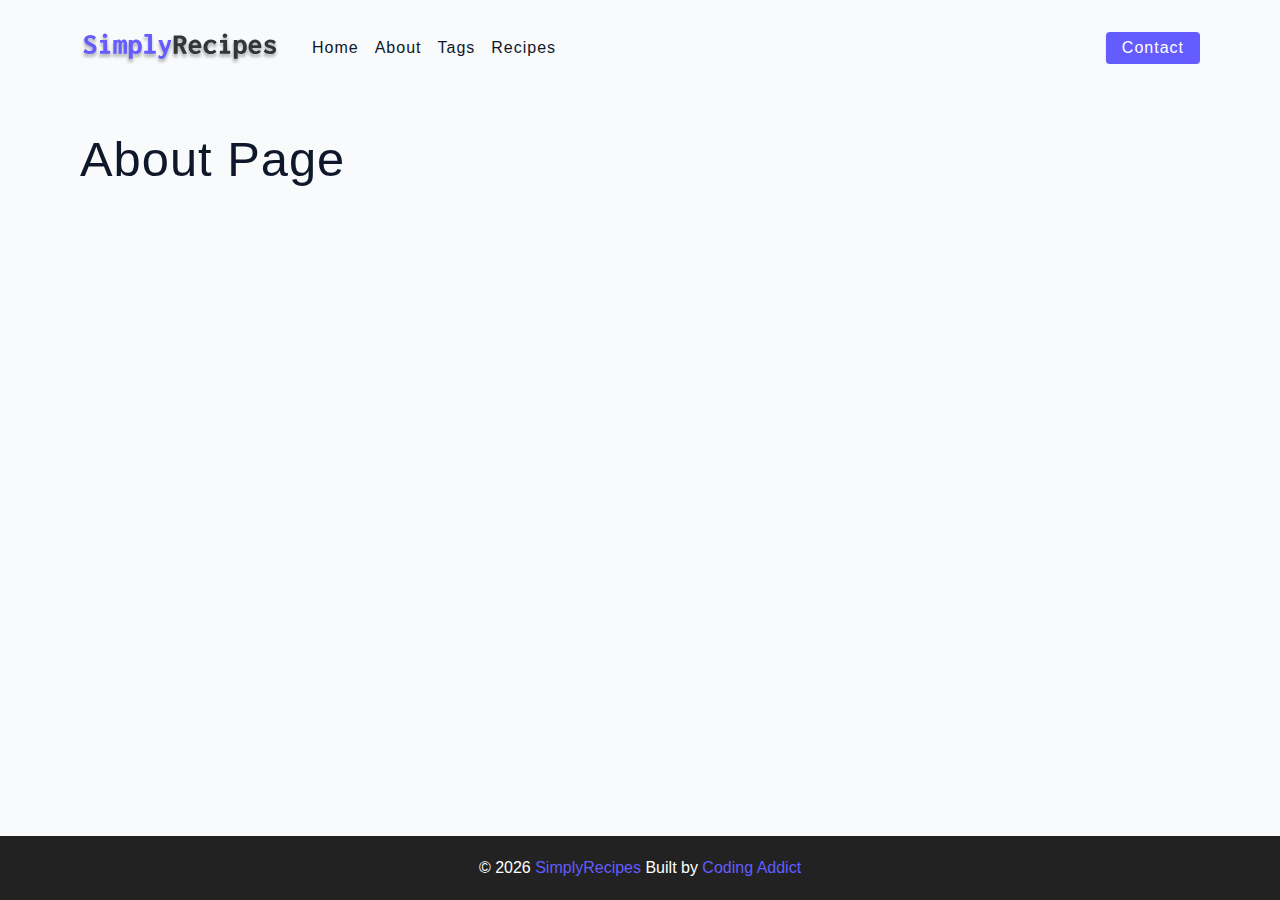
==== about.html @ aae0bec7 "i create a website recipes, using html, css and js" ====
<!DOCTYPE html>
<html lang="en">
  <head>
    <meta charset="UTF-8">
    <meta http-equiv="X-UA-Compatible" content="IE=edge">
    <meta name="viewport" content="width=device-width, initial-scale=1.0">
    <title>About</title>
    <link rel="shortcut icon" href="/img/favicon.ico" type="image/x-icon">
    <link rel="stylesheet" href="/css/normalize.css">
    <link rel="stylesheet" href="https://cdnjs.cloudflare.com/ajax/libs/font-awesome/5.14.0/css/all.min.css">
    <link rel="stylesheet" href="/css/style.css">
  </head>
  <body>
    <nav class="navbar">
      <div class="nav-center">
        <div class="nav-header">
          <a href="/index.html" class="nav-logo">
            <img src="/img/logo.svg" alt="simply recipes">
          </a>
          <button type="button" class="btn nav-btn">
            <i class="fas fa-alighn-justify"></i>
          </button>
        </div>
        <div class="nav-links">
          <a href="/index.html" class="nav-link">Home</a>
          <a href="/about.html" class="nav-link">About</a>
          <a href="/tags.html" class="nav-link">Tags</a>
          <a href="/recipes.html" class="nav-link">Recipes</a>
          <div class="nav-link contact-link">
            <a href="/contact.html" class="btn">Contact</a>
          </div>
        </div>
      </div>
    </nav>
    <main class="page">
      <h1>About Page</h1>
    </main>
    <footer class="page-footer">
      <p>
        &copy; <span id="date"></span>
        <span class="footer-logo">SimplyRecipes</span>
        Built by <a href="https://www.johnsmilga.com/">Coding Addict</a>
      </p>
    </footer>
    <script src="/js/script.js"></script>
  </body>
</html>
---- css/style.css ----
*,
::after,
::before {
  box-sizing: border-box;
}
/* fonts */

@import url('https://fonts.googleapis.com/css2?family=Roboto:wght@400;500;600&family=Montserrat&display=swap');
html {
  font-size: 100%;
} /*16px*/

:root {
  /* colors */
  --primary-100: #e2e0ff;
  --primary-200: #c1beff;
  --primary-300: #a29dff;
  --primary-400: #837dff;
  --primary-500: #645cff;
  --primary-600: #504acc;
  --primary-700: #3c3799;
  --primary-800: #282566;
  --primary-900: #141233;

  /* grey */
  --grey-50: #f8fafc;
  --grey-100: #f1f5f9;
  --grey-200: #e2e8f0;
  --grey-300: #cbd5e1;
  --grey-400: #94a3b8;
  --grey-500: #64748b;
  --grey-600: #475569;
  --grey-700: #334155;
  --grey-800: #1e293b;
  --grey-900: #0f172a;
  /* rest of the colors */
  --black: #222;
  --white: #fff;
  --red-light: #f8d7da;
  --red-dark: #842029;
  --green-light: #d1e7dd;
  --green-dark: #0f5132;

  /* fonts  */
  --headingFont: 'Roboto', sans-serif;
  --bodyFont: 'Nunito', sans-serif;
  --smallText: 0.7em;
  /* rest of the vars */
  --backgroundColor: var(--grey-50);
  --textColor: var(--grey-900);
  --borderRadius: 0.25rem;
  --letterSpacing: 1px;
  --transition: 0.3s ease-in-out all;
  --max-width: 1120px;
  --fixed-width: 600px;

  /* box shadow*/
  --shadow-1: 0 1px 3px 0 rgba(0, 0, 0, 0.1), 0 1px 2px 0 rgba(0, 0, 0, 0.06);
  --shadow-2: 0 4px 6px -1px rgba(0, 0, 0, 0.1),
    0 2px 4px -1px rgba(0, 0, 0, 0.06);
  --shadow-3: 0 10px 15px -3px rgba(0, 0, 0, 0.1),
    0 4px 6px -2px rgba(0, 0, 0, 0.05);
  --shadow-4: 0 20px 25px -5px rgba(0, 0, 0, 0.1),
    0 10px 10px -5px rgba(0, 0, 0, 0.04);
}

body {
  background: var(--backgroundColor);
  font-family: var(--bodyFont);
  font-weight: 400;
  line-height: 1.75;
  color: var(--textColor);
}

p {
  margin-top: 0;
  margin-bottom: 1.5rem;
  max-width: 40em;
}

h1,
h2,
h3,
h4,
h5 {
  margin: 0;
  margin-bottom: 1.38rem;
  font-family: var(--headingFont);
  font-weight: 400;
  line-height: 1.3;
  text-transform: capitalize;
  letter-spacing: var(--letterSpacing);
}

h1 {
  margin-top: 0;
  font-size: 3.052rem;
}

h2 {
  font-size: 2.441rem;
}

h3 {
  font-size: 1.953rem;
}

h4 {
  font-size: 1.563rem;
}

h5 {
  font-size: 1.25rem;
}

small,
.text-small {
  font-size: var(--smallText);
}

a {
  text-decoration: none;
}
ul {
  list-style-type: none;
  padding: 0;
}

.img {
  width: 100%;
  display: block;
  object-fit: cover;
}

/* buttons */
.btn {
  cursor: pointer;
  color: var(--white);
  background: var(--primary-500);
  border: transparent;
  border-radius: var(--borderRadius);
  letter-spacing: var(--letterSpacing);
  padding: 0.375rem 0.75rem;
  box-shadow: var(--shadow-1);
  transition: var(--transtion);
  text-transform: capitalize;
  display: inline-block;
}

.btn:hover {
  background: var(--primary-700);
  box-shadow: var(--shadow-3);
}

.btn-hipster {
  color: var(--primary-500);
  background: var(--primary-200);
}

.btn-hipster:hover {
  color: var(--primary-200);
  background: var(--primary-700);
}

.btn-block {
  width: 100%;
}

/* alerts */
.alert {
  padding: 0.375rem 0.75rem;
  margin-bottom: 1rem;
  border-color: transparent;
  border-radius: var(--borderRadius);
}

.alert-danger {
  color: var(--red-dark);
  background: var(--red-light);
}

.alert-success {
  color: var(--green-dark);
  background: var(--green-light);
}

/* form */
.form {
  width: 90vw;
  max-width: var(--fixed-width);
  background: var(--white);
  border-radius: var(--borderRadius);
  box-shadow: var(--shadow-2);
  padding: 2rem 2.5rem;
  margin: 3rem auto;
}

.form-label {
  display: block;
  font-size: var(--smallText);
  margin-bottom: 0.5rem;
  text-transform: capitalize;
  letter-spacing: var(--letterSpacing);
}

.form-input,
.form-textarea {
  width: 100%;
  padding: 0.375rem 0.75rem;
  border-radius: var(--borderRadius);
  background: var(--backgroundColor);
  border: 1px solid var(--grey-200);
}

.form-row {
  margin-bottom: 1rem;
}

.form-textarea {
  height: 7rem;
}

::placeholder {
  font-family: inherit;
  color: var(--grey-400);
}
.form-alert {
  color: var(--red-dark);
  letter-spacing: var(--letterSpacing);
  text-transform: capitalize;
}

/* alert */
@keyframes spinner {
  to {
    transform: rotate(360deg);
  }
}

.loading {
  width: 6rem;
  height: 6rem;
  border: 5px solid var(--grey-400);
  border-radius: 50%;
  border-top-color: var(--primary-500);
  animation: spinner 0.6s linear infinite;
}

.loading {
  margin: 0 auto;
}

.title {
  text-align: center;
}

.title-underline {
  background: var(--primary-500);
  width: 7rem;
  height: 0.25rem;
  margin: 0 auto;
  margin-top: -1rem;
}

.navbar {
  display: flex;
  justify-content: center;
  align-items: center;
 /* background: blue;*/
}

.nav-center {
  width: 90vw;
  max-width: var(--max-width);
  /*background: red;*/
}

.nav-header {
  height: 6rem;
  display: flex;
  justify-content: space-between;
  align-items: center;
}

.nav-logo {
  display: flex;
  align-items: center;
}

.nav-header img {
  width: 200px;
}

.nav-btn {
  padding: 0.15rem 0.75rem;
}

.nav-btn i {
  font-size: 1.25rem;
}

.nav-links {
  display: flex;
  flex-direction: column;
  height: 0;
  overflow: hidden;
  transition: var(--transition);
}

.show-links {
  height: 310px;
}

.nav-link {
  display: block;
  text-align: center;
  text-transform: capitalize;
  color: var(--grey-900);
  letter-spacing: var(--letterSpacing);
  padding: 1rem 0;
  border-top: 1px solid var(--grey-500);
  transition: var(--transition);
}

.nav-link:hover {
  color: var(--primary-500);
}

.contact-link a {
  padding: 0.15rem 1rem;
}

@media screen and (min-width:992px) {
  .nav-btn {
    display: none;
  }
  .navbar {
    height: 6rem;
  }
  .nav-center {
    display: flex;
    align-items: center;
  }
  .nav-header {
    height: auto;
    margin-right: 2rem;
  }
  .nav-links {
    height: auto;
    flex-direction: row;
    align-items: center;
    width: 100%;
    /*background: red;*/
  }
  .nav-link {
    padding: 0;
    border-top: none;
    margin-right: 1rem;
    font-size: 1rem;
  }
  .contact-link {
    margin-left: auto;
    margin-right: 0;
  }
}

/*==== Page ====*/

.page {
  /*background: red;*/
  width: 90vw;
  max-width: var(--max-width);
  margin: 0 auto;
  padding-top: 2rem;
  min-height: calc(100vh - (6rem + 4rem));
}

/*==== Footer ====*/
.page-footer {
  height: 4rem;
  background: var(--black);
  color: var(--white);
  display: flex;
  align-items: center;
  justify-content: center;
}

.page-footer p {
  margin-bottom: 0;
}

.footer-logo,
.page-footer a {
  color: var(--primary-500);
}

/*==== Hero ====*/
.hero {
  height: 40vh;
  background: url('/img/main.jpeg') center/cover no-repeat;
  margin-bottom: 2rem;
  border-radius: var(--borderRadius);
  position: relative;
}

.hero-container {
  position: absolute;
  width: 100%;
  height: 100%;
  top: 0;
  left: 0;
  background: rgba(0, 0, 0, 0.4);
  border-radius: var(--borderRadius);
  display: flex;
  align-items: center;
  justify-content: center;
}

.hero-text {
  text-align: center;
  color: var(--white);
}

@media screen and (min-width:768px) {
  .hero-text h1{
    font-size: 4rem;
    margin-bottom: 0;
  }
}

/*==== Recipes ====*/
.recipes-container {
  display: grid;
  gap: 2rem 1rem;
}

.tags-container {
  order: 1; 
  display: flex;
  flex-direction: column;
  padding-bottom: 3rem;
}

.recipes-list {
  display: grid;
  gap: 2rem 1rem;
  padding-bottom: 3rem;
}

.tags-container h4 {
  margin-bottom: 0.5rem;
  font-weight: 500;
}

.tags-list {
  display: grid;
  grid-template-columns: 1fr 1fr 1fr;
}

.tags-list a {
  text-transform: capitalize;
  display: block;
  color: var(--grey-500);
  transition: var(--transition);
}

.tags-list a:hover {
  color: var(--primary-500);
}

.recipe {
  display: block;
}

.recipe-img {
  height: 15rem;
  border-radius: var(--borderRadius);
  margin-bottom: 1rem;
}

.recipe h5 {
  margin-bottom: 0;
  line-height: 1;
  color: var(--grey-700); 
}

.recipe p {
  margin-bottom: 0;
  line-height: 1;
  margin-top: 0.5rem;
  color: var(--grey-500);
  letter-spacing: var(--letterSpacing);
}

@media screen and (min-width: 576px) {
  .recipes-list {
    grid-template-columns: 1fr 1fr;
  }
  .recipe.img {
    height: 10rem;
  }
}

@media screen and (min-width: 992px) {
  .recipes-container {
    grid-template-columns: 200px 1fr;
  }
  .recipe p {
    font-size: 0.85rem;
  }
  .tags-container {
    order: 0;
  }
  .tags-list {
    grid-template-columns: 1fr;
  }
}

@media screen and (min-width: 1200px) {
  .recipes-list {
    grid-template-columns: 1fr 1fr 1fr;
  }
  .recipe h5 {
    font-size: 1.15rem;
  }
}
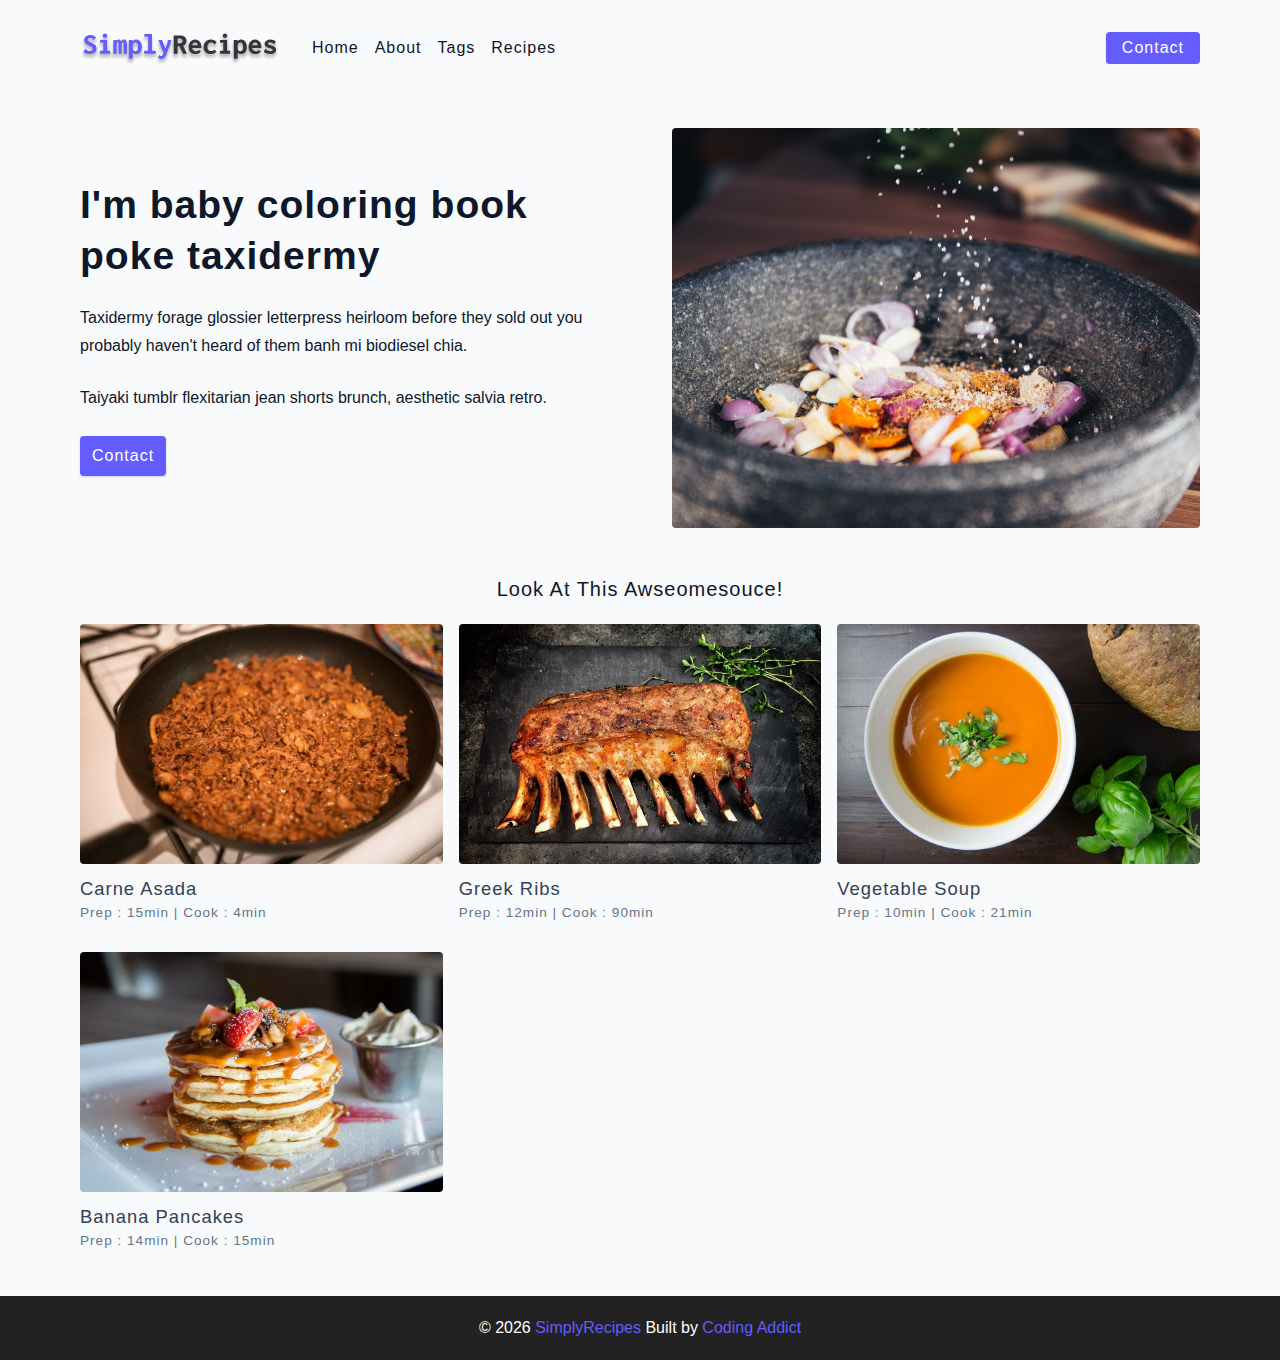
==== commit 93c05e76: "create the page content" ====
--- a/about.html
+++ b/about.html
@@ -4,7 +4,7 @@
     <meta charset="UTF-8">
     <meta http-equiv="X-UA-Compatible" content="IE=edge">
     <meta name="viewport" content="width=device-width, initial-scale=1.0">
-    <title>About</title>
+    <title>About Recipe</title>
     <link rel="shortcut icon" href="/img/favicon.ico" type="image/x-icon">
     <link rel="stylesheet" href="/css/normalize.css">
     <link rel="stylesheet" href="https://cdnjs.cloudflare.com/ajax/libs/font-awesome/5.14.0/css/all.min.css">
@@ -33,7 +33,41 @@
       </div>
     </nav>
     <main class="page">
-      <h1>About Page</h1>
+      <section class="about-page">
+        <article>
+          <h2>I'm baby coloring book poke taxidermy</h2>
+          <p>Taxidermy forage glossier letterpress heirloom 
+            before they sold out you probably haven't heard of them banh mi biodiesel chia.</p>
+          <p>Taiyaki tumblr flexitarian jean shorts brunch, aesthetic salvia retro.</p>
+          <a href="/contact.html" class="btn">Contact</a>
+        </article>
+        <img src="/img/about.jpeg" alt="pouring salt" class="img about-img"> 
+      </section>
+      <section class="featured-recipes">
+        <h5 class="featured-title">Look At This Awseomesouce!</h5>
+        <div class="recipes-list">
+          <a href="/single-recipe.html" class="recipe">
+            <img src="/img/recipes/recipe-1.jpeg" alt="food" class="img recipe-img"/>
+            <h5>Carne Asada</h5>
+            <p>Prep : 15min | Cook : 4min</p>
+          </a>
+          <a href="/single-recipe.html" class="recipe">
+            <img src="/img/recipes/recipe-2.jpeg" alt="food" class="img recipe-img"/>
+            <h5>Greek Ribs</h5>
+            <p>Prep : 12min | Cook : 90min</p>
+          </a>
+          <a href="/single-recipe.html" class="recipe">
+            <img src="/img/recipes/recipe-3.jpeg" alt="food" class="img recipe-img"/>
+            <h5>Vegetable Soup</h5>
+            <p>Prep : 10min | Cook : 21min</p>
+          </a>
+          <a href="/single-recipe.html" class="recipe">
+            <img src="/img/recipes/recipe-4.jpeg" alt="food" class="img recipe-img"/>
+            <h5>Banana Pancakes</h5>
+            <p>Prep : 14min | Cook : 15min</p>
+          </a>
+        </div>
+      </section>
     </main>
     <footer class="page-footer">
       <p>
--- a/css/style.css
+++ b/css/style.css
@@ -330,7 +330,7 @@
   padding: 0.15rem 1rem;
 }
 
-@media screen and (min-width:992px) {
+@media screen and (min-width: 992px) {
   .nav-btn {
     display: none;
   }
@@ -365,7 +365,6 @@
 }
 
 /*==== Page ====*/
-
 .page {
   /*background: red;*/
   width: 90vw;
@@ -421,7 +420,7 @@
   color: var(--white);
 }
 
-@media screen and (min-width:768px) {
+@media screen and (min-width: 768px) {
   .hero-text h1{
     font-size: 4rem;
     margin-bottom: 0;
@@ -524,3 +523,106 @@
     font-size: 1.15rem;
   }
 }
+
+/*==== Error ====*/
+.error-page {
+  text-align: center;
+  padding-top: 5rem;
+}
+
+.error-page h1 {
+  font-size: 9rem;
+}
+
+/*==== About ====*/
+.about-page h2 {
+  text-transform: none;
+  font-weight: bold;
+}
+
+.about-page {
+  display: grid;
+  gap: 2rem 4rem;
+  padding-bottom: 3rem;
+}
+
+.about-img {
+  border-radius: var(--borderRadius);
+  height: 300px;
+}
+
+@media screen and (min-width: 992px) {
+  .about-page {
+    grid-template-columns: 1fr 1fr;
+    grid-template-rows: 400px;
+    align-items: center;
+  }
+  .about-img {
+    height: 100%;
+  } 
+}
+
+.featured-title {
+  text-align: center;
+}
+
+/*==== Contact ====*/
+.contact-form {
+  width: 100%;
+  margin: 0;
+}
+.contact-container {
+  display: grid;
+  gap: 2rem 3rem;
+  padding-bottom: 3rem;
+}
+
+@media screen and (min-width: 992px) {
+  .contact-container {
+    grid-template-columns: 1fr 450px;
+    align-items: center;
+  }
+}
+
+/*==== Tags Page ====*/
+.tags-wrapper {
+  display: grid;
+  gap: 2rem;
+  padding-bottom: 3rem;
+}
+
+.tag {
+  background: var(--grey-500);
+  border-radius: var(--borderRadius);
+  text-align: center;
+  color: var(--white);
+  transition: var(--transition);
+  padding: 0.75rem 0;
+}
+
+.tag:hover {
+  background: var(--primary-500);
+}
+
+.tag h5,
+.tag p {
+  margin-bottom: 0;
+}
+
+.tag h5 {
+  font-weight: 600;
+}
+
+@media screen and (min-width: 576px) {
+  .tags-wrapper {
+    grid-template-columns: 1fr 1fr;
+    
+  }
+}
+
+@media screen and (min-width: 992px) {
+  .tags-wrapper {
+    grid-template-columns: repeat(3, 1fr) ;
+    
+  }
+}
